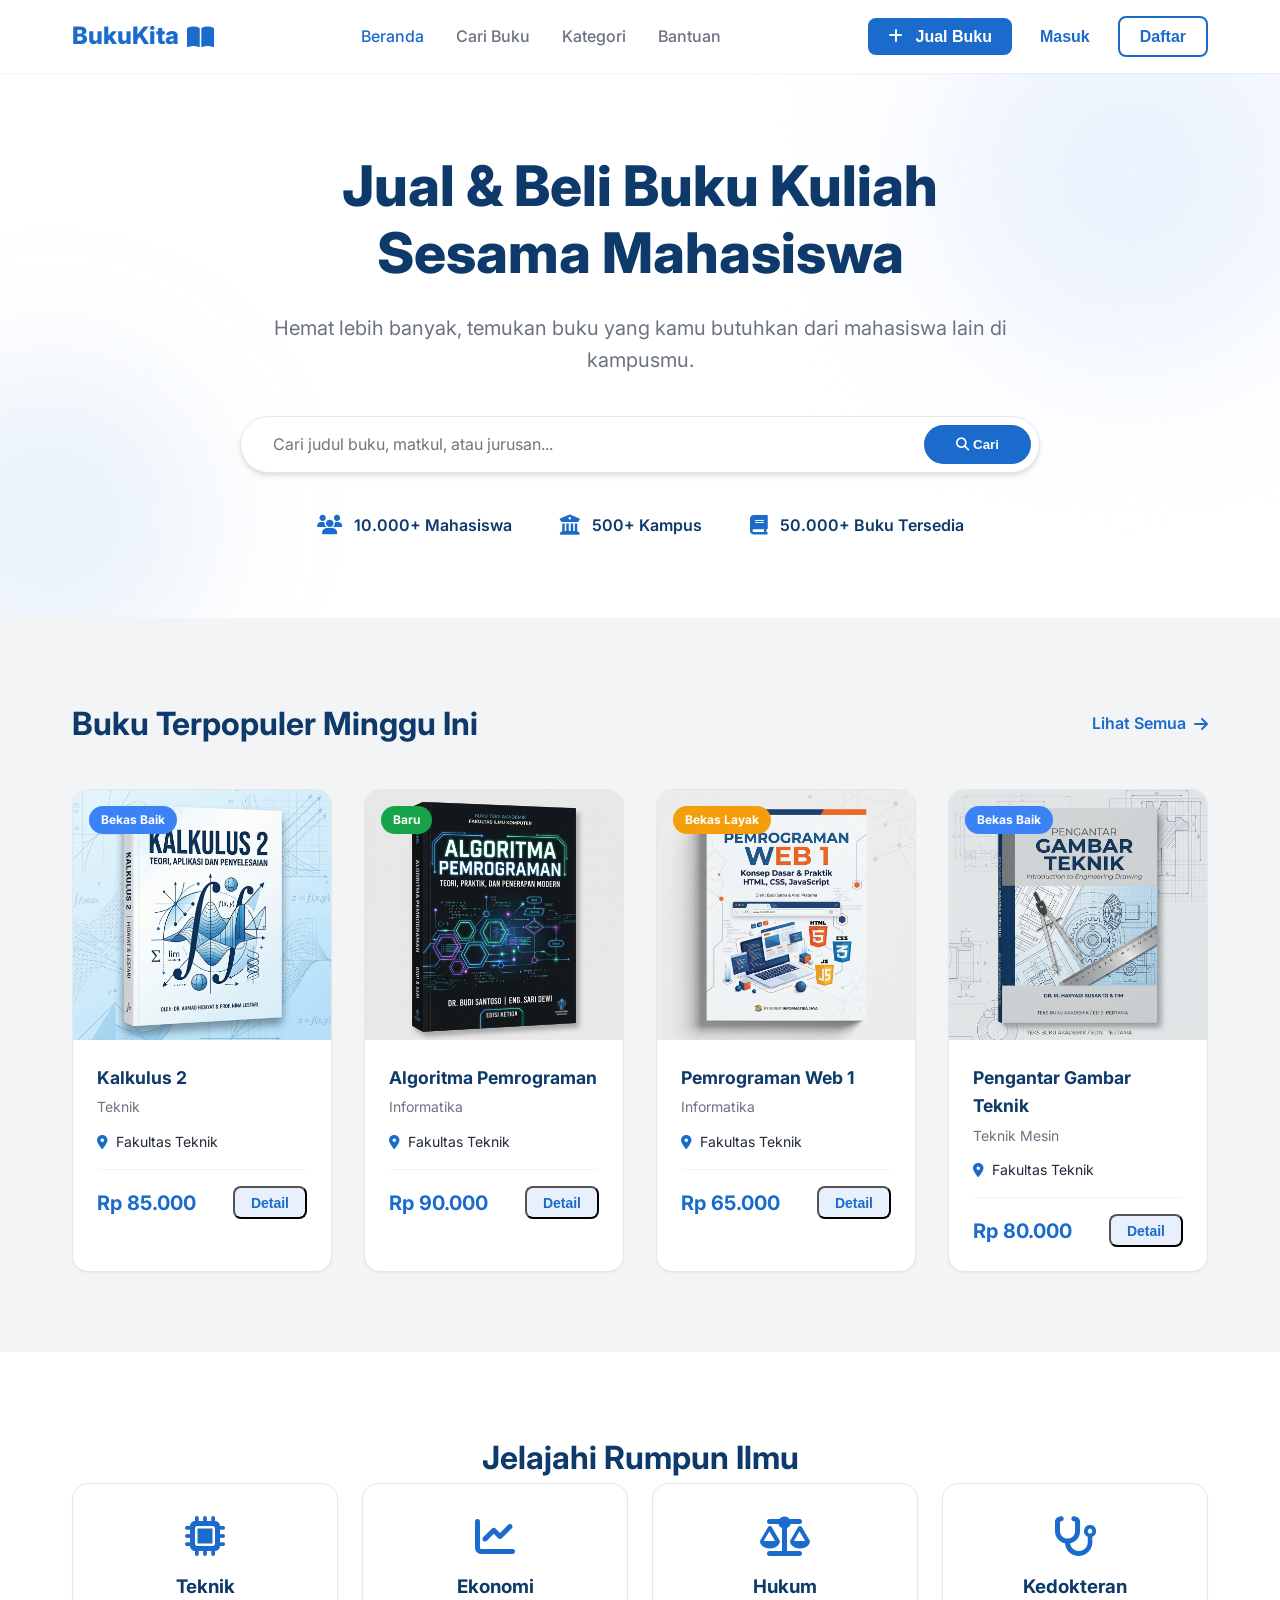
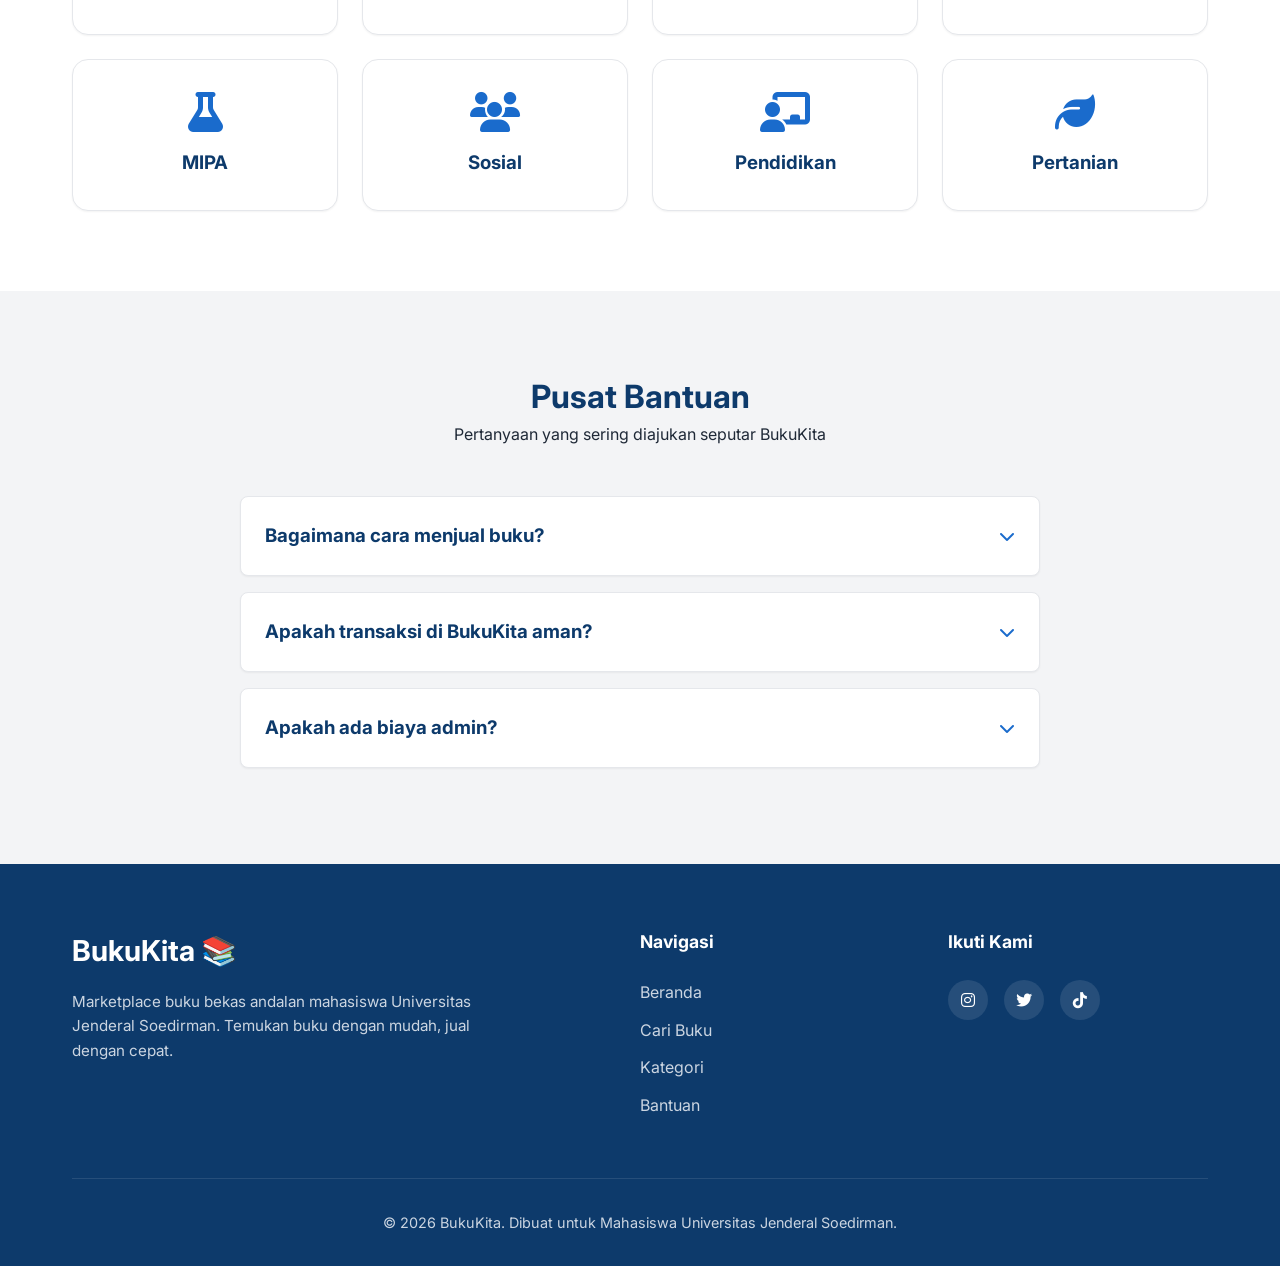
==== index.html @ b9ce6055 "first" ====
<!DOCTYPE html>
<html lang="id">

<head>
    <meta charset="UTF-8">
    <meta name="viewport" content="width=device-width, initial-scale=1.0">
    <title>BukuKita</title>
    <link rel="preconnect" href="https://fonts.googleapis.com">
    <link rel="preconnect" href="https://fonts.gstatic.com" crossorigin>
    <link href="https://fonts.googleapis.com/css2?family=Inter:wght@400;500;600;700;800&display=swap" rel="stylesheet">
    <link rel="stylesheet" href="https://cdnjs.cloudflare.com/ajax/libs/font-awesome/6.4.0/css/all.min.css">
    <link rel="stylesheet" href="style.css">
</head>

<body>
    <!-- Navbar -->
    <nav class="navbar">
        <div class="container nav-container">
            <a href="#" class="logo">BukuKita <i class="fa-solid fa-book-open"></i></a>
            <ul class="nav-links">
                <li><a href="#beranda" class="active">Beranda</a></li>
                <li><a href="#cari">Cari Buku</a></li>
                <li><a href="#kategori">Kategori</a></li>
                <li><a href="#bantuan">Bantuan</a></li>
            </ul>
            <div class="nav-buttons">
                <button class="btn btn-primary" onclick="openModal('jualModal')"><i class="fa-solid fa-plus"></i> Jual
                    Buku</button>
                <button class="btn btn-ghost" onclick="openAuthModal('login')">Masuk</button>
                <button class="btn btn-outline" onclick="openAuthModal('register')">Daftar</button>
            </div>
            <div class="mobile-menu-btn">
                <i class="fa-solid fa-bars"></i>
            </div>
        </div>
    </nav>

    <!-- Hero Section -->
    <header class="hero" id="beranda">
        <div class="hero-shapes">
            <div class="shape shape-1"></div>
            <div class="shape shape-2"></div>
        </div>
        <div class="container hero-container">
            <div class="hero-content">
                <h1>Jual & Beli Buku Kuliah Sesama Mahasiswa</h1>
                <p>Hemat lebih banyak, temukan buku yang kamu butuhkan dari mahasiswa lain di kampusmu.</p>

                <div class="search-box">
                    <input type="text" placeholder="Cari judul buku, matkul, atau jurusan...">
                    <button class="btn-search"><i class="fa-solid fa-search"></i> Cari</button>
                </div>

                <div class="trust-badges">
                    <div class="badge">
                        <i class="fa-solid fa-users"></i>
                        <span>10.000+ Mahasiswa</span>
                    </div>
                    <div class="badge">
                        <i class="fa-solid fa-university"></i>
                        <span>500+ Kampus</span>
                    </div>
                    <div class="badge">
                        <i class="fa-solid fa-book"></i>
                        <span>50.000+ Buku Tersedia</span>
                    </div>
                </div>
            </div>
        </div>
    </header>

    <!-- Featured Books -->
    <section class="featured-books" id="cari">
        <div class="container">
            <div class="section-header">
                <h2 class="section-title">Buku Terpopuler Minggu Ini</h2>
                <a href="#" class="view-all">Lihat Semua <i class="fa-solid fa-arrow-right"></i></a>
            </div>
            <div class="book-grid">
                <!-- Book Cards -->
                <div class="book-card">
                    <div class="book-cover"><img src="assets/kalkulus.png" alt="Kalkulus 2"><span class="condition-badge good">Bekas Baik</span></div>
                    <div class="book-info">
                        <h3>Kalkulus 2</h3>
                        <p class="subject">Teknik</p>
                        <p class="seller"><i class="fa-solid fa-location-dot"></i> Fakultas Teknik</p>
                        <div class="price-action">
                            <span class="price">Rp 85.000</span>
                            <button class="btn-sm">Detail</button>
                        </div>
                    </div>
                </div>
                <div class="book-card">
                    <div class="book-cover"><img src="assets/algoritma.png" alt="Algoritma Pemrograman"><span class="condition-badge new">Baru</span></div>
                    <div class="book-info">
                        <h3>Algoritma Pemrograman</h3>
                        <p class="subject">Informatika</p>
                        <p class="seller"><i class="fa-solid fa-location-dot"></i> Fakultas Teknik</p>
                        <div class="price-action">
                            <span class="price">Rp 90.000</span>
                            <button class="btn-sm">Detail</button>
                        </div>
                    </div>
                </div>
                <div class="book-card">
                    <div class="book-cover"><img src="assets/web.png" alt="Pemrograman Web 1"><span class="condition-badge fair">Bekas Layak</span></div>
                    <div class="book-info">
                        <h3>Pemrograman Web 1</h3>
                        <p class="subject">Informatika</p>
                        <p class="seller"><i class="fa-solid fa-location-dot"></i> Fakultas Teknik</p>
                        <div class="price-action">
                            <span class="price">Rp 65.000</span>
                            <button class="btn-sm">Detail</button>
                        </div>
                    </div>
                </div>
                <div class="book-card">
                    <div class="book-cover"><img src="assets/teknik.png" alt="Pengantar Gambar Teknik"><span class="condition-badge good">Bekas Baik</span></div>
                    <div class="book-info">
                        <h3>Pengantar Gambar Teknik</h3>
                        <p class="subject">Teknik Mesin</p>
                        <p class="seller"><i class="fa-solid fa-location-dot"></i> Fakultas Teknik</p>
                        <div class="price-action">
                            <span class="price">Rp 80.000</span>
                            <button class="btn-sm">Detail</button>
                        </div>
                    </div>
                </div>
            </div>
        </div>
    </section>

    <!-- Categories -->
    <section class="categories" id="kategori">
        <div class="container">
            <h2 class="section-title text-center">Jelajahi Rumpun Ilmu</h2>
            <div class="category-grid">
                <div class="category-card"><i class="fa-solid fa-microchip"></i>
                    <h3>Teknik</h3>
                </div>
                <div class="category-card"><i class="fa-solid fa-chart-line"></i>
                    <h3>Ekonomi</h3>
                </div>
                <div class="category-card"><i class="fa-solid fa-scale-balanced"></i>
                    <h3>Hukum</h3>
                </div>
                <div class="category-card"><i class="fa-solid fa-stethoscope"></i>
                    <h3>Kedokteran</h3>
                </div>
                <div class="category-card"><i class="fa-solid fa-flask"></i>
                    <h3>MIPA</h3>
                </div>
                <div class="category-card"><i class="fa-solid fa-users"></i>
                    <h3>Sosial</h3>
                </div>
                <div class="category-card"><i class="fa-solid fa-chalkboard-user"></i>
                    <h3>Pendidikan</h3>
                </div>
                <div class="category-card"><i class="fa-solid fa-leaf"></i>
                    <h3>Pertanian</h3>
                </div>
            </div>
        </div>
    </section>

    <!-- Bantuan / FAQ -->
    <section class="faq-section" id="bantuan">
        <div class="container">
            <div class="faq-container">
                <div class="faq-header">
                    <h2 class="section-title">Pusat Bantuan</h2>
                    <p>Pertanyaan yang sering diajukan seputar BukuKita</p>
                </div>
                <div class="faq-list">
                    <div class="faq-item">
                        <div class="faq-question">
                            <h3>Bagaimana cara menjual buku?</h3>
                            <i class="fa-solid fa-chevron-down"></i>
                        </div>
                        <div class="faq-answer">
                            <p>Klik tombol "Jual Buku" di menu navigasi atas. Isi detail buku seperti judul, foto,
                                kondisi, dan harga. Buku Anda akan langsung tayang dan bisa dilihat oleh mahasiswa lain.
                            </p>
                        </div>
                    </div>
                    <div class="faq-item">
                        <div class="faq-question">
                            <h3>Apakah transaksi di BukuKita aman?</h3>
                            <i class="fa-solid fa-chevron-down"></i>
                        </div>
                        <div class="faq-answer">
                            <p>Sangat aman! Kami merekomendasikan metode COD (Cash on Delivery) di area kampus untuk
                                memastikan Anda menerima buku sesuai deskripsi sebelum membayar.</p>
                        </div>
                    </div>
                    <div class="faq-item">
                        <div class="faq-question">
                            <h3>Apakah ada biaya admin?</h3>
                            <i class="fa-solid fa-chevron-down"></i>
                        </div>
                        <div class="faq-answer">
                            <p>Tidak ada! BukuKita 100% gratis digunakan oleh mahasiswa untuk menjual dan membeli buku
                                tanpa potongan biaya admin apapun.</p>
                        </div>
                    </div>
                </div>
            </div>
        </div>
    </section>

    <!-- Footer -->
    <footer class="footer">
        <div class="container">
            <div class="footer-grid">
                <div class="footer-brand">
                    <h2>BukuKita 📚</h2>
                    <p>Marketplace buku bekas andalan mahasiswa Universitas Jenderal Soedirman. Temukan buku dengan
                        mudah, jual dengan cepat.</p>
                </div>
                <div class="footer-links">
                    <h3>Navigasi</h3>
                    <ul>
                        <li><a href="#beranda">Beranda</a></li>
                        <li><a href="#cari">Cari Buku</a></li>
                        <li><a href="#kategori">Kategori</a></li>
                        <li><a href="#bantuan">Bantuan</a></li>
                    </ul>
                </div>
                <div class="footer-social">
                    <h3>Ikuti Kami</h3>
                    <div class="social-icons">
                        <a href="#"><i class="fa-brands fa-instagram"></i></a>
                        <a href="#"><i class="fa-brands fa-twitter"></i></a>
                        <a href="#"><i class="fa-brands fa-tiktok"></i></a>
                    </div>
                </div>
            </div>
            <div class="footer-bottom">
                <p>&copy; 2026 BukuKita. Dibuat untuk Mahasiswa Universitas Jenderal Soedirman.</p>
            </div>
        </div>
    </footer>

    <!-- MODALS -->

    <!-- Auth Modal (Login / Register) -->
    <div class="modal-overlay" id="authModal">
        <div class="modal-content auth-modal">
            <span class="close-modal" onclick="closeModal('authModal')"><i class="fa-solid fa-xmark"></i></span>

            <div class="auth-tabs">
                <button class="auth-tab active" onclick="switchAuthTab('login')" id="tab-login">Masuk</button>
                <button class="auth-tab" onclick="switchAuthTab('register')" id="tab-register">Daftar</button>
            </div>

            <!-- Login Form -->
            <form class="auth-form" id="form-login">
                <div class="form-group">
                    <label>Email Kampus / Pribadi</label>
                    <input type="email" placeholder="contoh@kampus.ac.id" required>
                </div>
                <div class="form-group">
                    <label>Kata Sandi</label>
                    <input type="password" placeholder="••••••••" required>
                </div>
                <div class="form-options">
                    <label class="remember-me">
                        <input type="checkbox"> Ingat saya
                    </label>
                    <a href="#" class="forgot-password">Lupa sandi?</a>
                </div>
                <button type="submit" class="btn btn-primary btn-full">Masuk ke BukuKita</button>
            </form>

            <!-- Register Form -->
            <form class="auth-form hidden" id="form-register">
                <div class="form-group">
                    <label>Nama Lengkap</label>
                    <input type="text" placeholder="Nama sesuai KTM" required>
                </div>
                <div class="form-group">
                    <label>Universitas</label>
                    <input type="text" placeholder="Nama Kampus" required>
                </div>
                <div class="form-group">
                    <label>Email</label>
                    <input type="email" placeholder="Email aktif" required>
                </div>
                <div class="form-group">
                    <label>Kata Sandi</label>
                    <input type="password" placeholder="Buat kata sandi" required>
                </div>
                <button type="submit" class="btn btn-primary btn-full">Daftar Akun Baru</button>
            </form>
        </div>
    </div>

    <!-- Jual Buku Modal -->
    <div class="modal-overlay" id="jualModal">
        <div class="modal-content jual-modal">
            <span class="close-modal" onclick="closeModal('jualModal')"><i class="fa-solid fa-xmark"></i></span>

            <div class="modal-header">
                <h2>Jual Buku Kuliahmu</h2>
                <p>Isi detail buku di bawah ini agar mudah ditemukan pembeli.</p>
            </div>

            <form class="jual-form">
                <!-- Image Upload -->
                <div class="image-upload-box">
                    <i class="fa-solid fa-cloud-arrow-up"></i>
                    <p><strong>Klik untuk upload</strong> atau drag and drop</p>
                    <p class="text-sm">PNG, JPG up to 5MB</p>
                </div>

                <div class="form-row">
                    <div class="form-group half">
                        <label>Judul Buku</label>
                        <input type="text" placeholder="Contoh: Kalkulus Edisi 9" required>
                    </div>
                    <div class="form-group half">
                        <label>Rumpun Ilmu</label>
                        <select required>
                            <option value="" disabled selected>Pilih kategori...</option>
                            <option>Teknik</option>
                            <option>Ekonomi / Bisnis</option>
                            <option>Hukum</option>
                            <option>Kedokteran / Kesehatan</option>
                            <option>Sosial / Politik</option>
                            <option>Lainnya</option>
                        </select>
                    </div>
                </div>

                <div class="form-group">
                    <label>Kondisi Buku</label>
                    <div class="condition-options">
                        <label class="condition-radio">
                            <input type="radio" name="kondisi" value="baru" checked>
                            <span class="radio-btn new">Baru</span>
                        </label>
                        <label class="condition-radio">
                            <input type="radio" name="kondisi" value="baik">
                            <span class="radio-btn good">Bekas Baik</span>
                        </label>
                        <label class="condition-radio">
                            <input type="radio" name="kondisi" value="layak">
                            <span class="radio-btn fair">Bekas Layak</span>
                        </label>
                    </div>
                </div>

                <div class="form-group">
                    <label>Harga Jual (Rp)</label>
                    <input type="number" placeholder="Contoh: 85000" required>
                </div>

                <div class="form-group">
                    <label>Catatan Tambahan (Opsional)</label>
                    <textarea placeholder="Contoh: Ada sedikit coretan stabilo di bab 1-3..." rows="3"></textarea>
                </div>

                <button type="button" class="btn btn-primary btn-full btn-lg"
                    onclick="alert('Buku berhasil diposting!')">Posting Buku Sekarang</button>
            </form>
        </div>
    </div>

    <script src="script.js"></script>
</body>

</html>
---- style.css ----
/* CSS Variables */
:root {
    --primary-blue: #1A6BCC;
    --primary-hover: #1555a3;
    --light-blue: #E8F0FE;
    --dark-blue: #0D3A6B;
    --white: #FFFFFF;
    --gray-light: #F3F4F6;
    --gray-border: #E5E7EB;
    --gray-text: #6B7280;
    --text-dark: #1F2937;
    --success: #16A34A;
    --warning: #F59E0B;
    --info: #3B82F6;
    --shadow-sm: 0 1px 2px 0 rgba(0, 0, 0, 0.05);
    --shadow-md: 0 4px 6px -1px rgba(0, 0, 0, 0.1), 0 2px 4px -1px rgba(0, 0, 0, 0.06);
    --shadow-lg: 0 10px 15px -3px rgba(0, 0, 0, 0.1), 0 4px 6px -2px rgba(0, 0, 0, 0.05);
    --shadow-modal: 0 25px 50px -12px rgba(0, 0, 0, 0.25);
    --radius-md: 0.5rem;
    --radius-lg: 1rem;
    --radius-full: 9999px;
    --transition: all 0.3s ease;
}

/* Reset & Base Styles */
* {
    margin: 0;
    padding: 0;
    box-sizing: border-box;
}

body {
    font-family: 'Inter', sans-serif;
    color: var(--text-dark);
    line-height: 1.6;
    background-color: var(--white);
    overflow-x: hidden;
}

/* Add scrolling class for body */
body.modal-open {
    overflow: hidden;
}

a {
    text-decoration: none;
    color: inherit;
    transition: var(--transition);
}

ul {
    list-style: none;
}

.container {
    max-width: 1200px;
    margin: 0 auto;
    padding: 0 2rem;
}

.text-center {
    text-align: center;
}

.section-header {
    display: flex;
    justify-content: space-between;
    align-items: center;
    margin-bottom: 2.5rem;
}

.section-title {
    font-size: 2rem;
    color: var(--dark-blue);
    font-weight: 700;
}

.view-all {
    color: var(--primary-blue);
    font-weight: 600;
    display: flex;
    align-items: center;
    gap: 0.5rem;
}

.view-all:hover {
    color: var(--primary-hover);
    transform: translateX(5px);
}

/* Buttons */
.btn {
    display: inline-block;
    padding: 0.6rem 1.25rem;
    border-radius: var(--radius-md);
    font-weight: 600;
    cursor: pointer;
    transition: var(--transition);
    border: none;
    text-align: center;
    font-size: 1rem;
}

.btn i { margin-right: 0.5rem; }

.btn-primary {
    background-color: var(--primary-blue);
    color: var(--white);
}

.btn-primary:hover {
    background-color: var(--primary-hover);
    transform: translateY(-2px);
    box-shadow: var(--shadow-md);
}

.btn-outline {
    background-color: transparent;
    color: var(--primary-blue);
    border: 2px solid var(--primary-blue);
}

.btn-outline:hover {
    background-color: var(--light-blue);
}

.btn-ghost {
    background-color: transparent;
    color: var(--primary-blue);
}

.btn-ghost:hover {
    background-color: var(--light-blue);
}

.btn-lg {
    padding: 0.8rem 2rem;
    font-size: 1.1rem;
}

.btn-sm {
    padding: 0.4rem 1rem;
    font-size: 0.875rem;
    background-color: var(--light-blue);
    color: var(--primary-blue);
    border-radius: var(--radius-md);
    font-weight: 600;
}

.btn-sm:hover {
    background-color: var(--primary-blue);
    color: var(--white);
}

.btn-full {
    width: 100%;
}

/* Navbar */
.navbar {
    background-color: var(--white);
    box-shadow: var(--shadow-sm);
    position: sticky;
    top: 0;
    z-index: 100;
    padding: 1rem 0;
    transition: var(--transition);
}

.nav-container {
    display: flex;
    justify-content: space-between;
    align-items: center;
}

.logo {
    font-size: 1.5rem;
    font-weight: 800;
    color: var(--primary-blue);
    display: flex;
    align-items: center;
    gap: 0.5rem;
}

.nav-links {
    display: flex;
    gap: 2rem;
}

.nav-links a {
    font-weight: 500;
    color: var(--gray-text);
}

.nav-links a:hover, .nav-links a.active {
    color: var(--primary-blue);
}

.nav-buttons {
    display: flex;
    gap: 0.5rem;
    align-items: center;
}

.mobile-menu-btn {
    display: none;
    font-size: 1.5rem;
    color: var(--primary-blue);
    cursor: pointer;
}

/* Hero Section */
.hero {
    padding: 5rem 0;
    position: relative;
    overflow: hidden;
    background-color: var(--white);
}

.hero-shapes .shape {
    position: absolute;
    border-radius: var(--radius-full);
    z-index: 0;
    filter: blur(80px);
}

.shape-1 {
    width: 400px;
    height: 400px;
    background-color: rgba(232, 240, 254, 0.8);
    top: -100px;
    right: -50px;
}

.shape-2 {
    width: 300px;
    height: 300px;
    background-color: rgba(26, 107, 204, 0.1);
    bottom: -50px;
    left: -100px;
}

.hero-container {
    position: relative;
    z-index: 1;
}

.hero-content {
    max-width: 800px;
    margin: 0 auto;
    text-align: center;
}

.hero h1 {
    font-size: 3.5rem;
    color: var(--dark-blue);
    line-height: 1.2;
    margin-bottom: 1.5rem;
    font-weight: 800;
}

.hero p {
    font-size: 1.25rem;
    color: var(--gray-text);
    margin-bottom: 2.5rem;
}

.search-box {
    display: flex;
    background-color: var(--white);
    border: 1px solid var(--gray-border);
    border-radius: var(--radius-full);
    padding: 0.5rem;
    box-shadow: var(--shadow-md);
    margin-bottom: 2.5rem;
    transition: var(--transition);
}

.search-box:focus-within {
    border-color: var(--primary-blue);
    box-shadow: 0 0 0 3px rgba(26, 107, 204, 0.2);
}

.search-box input {
    flex: 1;
    border: none;
    padding: 0.5rem 1.5rem;
    font-size: 1rem;
    font-family: inherit;
    outline: none;
    border-radius: var(--radius-full);
}

.btn-search {
    background-color: var(--primary-blue);
    color: var(--white);
    border: none;
    padding: 0.75rem 2rem;
    border-radius: var(--radius-full);
    font-weight: 600;
    cursor: pointer;
    transition: var(--transition);
}

.btn-search:hover {
    background-color: var(--primary-hover);
}

.trust-badges {
    display: flex;
    justify-content: center;
    gap: 3rem;
    flex-wrap: wrap;
}

.badge {
    display: flex;
    align-items: center;
    gap: 0.75rem;
    color: var(--dark-blue);
    font-weight: 600;
}

.badge i {
    color: var(--primary-blue);
    font-size: 1.25rem;
}

/* Featured Books */
.featured-books {
    padding: 5rem 0;
    background-color: var(--gray-light);
}

.book-grid {
    display: grid;
    grid-template-columns: repeat(auto-fill, minmax(260px, 1fr));
    gap: 2rem;
}

.book-card {
    background-color: var(--white);
    border-radius: var(--radius-lg);
    overflow: hidden;
    box-shadow: var(--shadow-sm);
    transition: var(--transition);
    border: 1px solid var(--gray-border);
}

.book-card:hover {
    transform: translateY(-5px);
    box-shadow: var(--shadow-lg);
}

.book-cover {
    height: 250px;
    position: relative;
    display: flex;
    align-items: flex-start;
    padding: 1rem;
    overflow: hidden;
}

.book-cover img {
    position: absolute;
    top: 0;
    left: 0;
    width: 100%;
    height: 100%;
    object-fit: cover;
    z-index: 0;
}

.gradient-1 { background: linear-gradient(135deg, #f6d365 0%, #fda085 100%); }
.gradient-2 { background: linear-gradient(135deg, #84fab0 0%, #8fd3f4 100%); }
.gradient-3 { background: linear-gradient(135deg, #a18cd1 0%, #fbc2eb 100%); }
.gradient-4 { background: linear-gradient(135deg, #ff9a9e 0%, #fecfef 99%, #fecfef 100%); }

.condition-badge {
    position: relative;
    z-index: 1;
    padding: 0.25rem 0.75rem;
    border-radius: var(--radius-full);
    font-size: 0.75rem;
    font-weight: 700;
    color: var(--white);
}

.condition-badge.good { background-color: var(--info); }
.condition-badge.new { background-color: var(--success); }
.condition-badge.fair { background-color: var(--warning); }

.book-info {
    padding: 1.5rem;
}

.book-info h3 {
    font-size: 1.1rem;
    color: var(--dark-blue);
    margin-bottom: 0.25rem;
}

.subject {
    font-size: 0.875rem;
    color: var(--gray-text);
    margin-bottom: 0.75rem;
}

.seller {
    font-size: 0.875rem;
    color: var(--text-dark);
    margin-bottom: 1rem;
    display: flex;
    align-items: center;
    gap: 0.5rem;
}

.seller i {
    color: var(--primary-blue);
}

.price-action {
    display: flex;
    justify-content: space-between;
    align-items: center;
    border-top: 1px solid var(--gray-light);
    padding-top: 1rem;
}

.price {
    font-weight: 700;
    color: var(--primary-blue);
    font-size: 1.25rem;
}

/* Categories */
.categories {
    padding: 5rem 0;
    background-color: var(--white);
}

.category-grid {
    display: grid;
    grid-template-columns: repeat(auto-fill, minmax(250px, 1fr));
    gap: 1.5rem;
}

.category-card {
    background-color: var(--white);
    padding: 2rem;
    border-radius: var(--radius-lg);
    text-align: center;
    cursor: pointer;
    transition: var(--transition);
    box-shadow: var(--shadow-sm);
    border: 1px solid var(--gray-border);
}

.category-card i {
    font-size: 2.5rem;
    color: var(--primary-blue);
    margin-bottom: 1rem;
    transition: var(--transition);
}

.category-card h3 {
    color: var(--dark-blue);
}

.category-card:hover {
    background-color: var(--primary-blue);
    transform: translateY(-5px);
    box-shadow: var(--shadow-lg);
}

.category-card:hover i,
.category-card:hover h3 {
    color: var(--white);
}

/* FAQ / Bantuan Section */
.faq-section {
    padding: 5rem 0;
    background-color: var(--gray-light);
}

.faq-container {
    max-width: 800px;
    margin: 0 auto;
}

.faq-header {
    text-align: center;
    margin-bottom: 3rem;
}

.faq-item {
    background-color: var(--white);
    border-radius: var(--radius-md);
    margin-bottom: 1rem;
    box-shadow: var(--shadow-sm);
    border: 1px solid var(--gray-border);
    overflow: hidden;
}

.faq-question {
    padding: 1.5rem;
    display: flex;
    justify-content: space-between;
    align-items: center;
    cursor: pointer;
    font-weight: 600;
    color: var(--dark-blue);
    transition: var(--transition);
}

.faq-question:hover {
    background-color: var(--light-blue);
}

.faq-question i {
    color: var(--primary-blue);
    transition: transform 0.3s ease;
}

.faq-item.active .faq-question i {
    transform: rotate(180deg);
}

.faq-answer {
    padding: 0 1.5rem;
    max-height: 0;
    overflow: hidden;
    transition: max-height 0.3s ease, padding 0.3s ease;
    color: var(--gray-text);
}

.faq-item.active .faq-answer {
    padding: 0 1.5rem 1.5rem;
    max-height: 200px;
}

/* Footer */
.footer {
    background-color: var(--dark-blue);
    color: var(--white);
    padding: 4rem 0 2rem;
}

.footer-grid {
    display: grid;
    grid-template-columns: 2fr 1fr 1fr;
    gap: 3rem;
    margin-bottom: 3rem;
}

.footer-brand h2 {
    font-size: 1.8rem;
    margin-bottom: 1rem;
}

.footer-brand p {
    color: #cbd5e1;
    font-size: 0.95rem;
    max-width: 400px;
}

.footer-links h3, .footer-social h3 {
    font-size: 1.1rem;
    margin-bottom: 1.5rem;
    color: var(--white);
}

.footer-links ul li {
    margin-bottom: 0.75rem;
}

.footer-links ul li a {
    color: #cbd5e1;
}

.footer-links ul li a:hover {
    color: var(--white);
    padding-left: 5px;
}

.social-icons {
    display: flex;
    gap: 1rem;
}

.social-icons a {
    display: flex;
    align-items: center;
    justify-content: center;
    width: 40px;
    height: 40px;
    background-color: rgba(255, 255, 255, 0.1);
    border-radius: 50%;
    color: var(--white);
}

.social-icons a:hover {
    background-color: var(--primary-blue);
    transform: translateY(-3px);
}

.footer-bottom {
    text-align: center;
    padding-top: 2rem;
    border-top: 1px solid rgba(255, 255, 255, 0.1);
    color: #cbd5e1;
    font-size: 0.9rem;
}

/* ==================================
   MODAL STYLES (New Stitch Designs)
   ================================== */
.modal-overlay {
    position: fixed;
    top: 0;
    left: 0;
    width: 100%;
    height: 100%;
    background-color: rgba(13, 58, 107, 0.6);
    backdrop-filter: blur(4px);
    z-index: 1000;
    display: flex;
    align-items: center;
    justify-content: center;
    opacity: 0;
    visibility: hidden;
    transition: var(--transition);
}

.modal-overlay.active {
    opacity: 1;
    visibility: visible;
}

.modal-content {
    background-color: var(--white);
    border-radius: var(--radius-lg);
    width: 90%;
    max-height: 90vh;
    overflow-y: auto;
    position: relative;
    box-shadow: var(--shadow-modal);
    transform: translateY(20px) scale(0.95);
    transition: transform 0.3s cubic-bezier(0.175, 0.885, 0.32, 1.275);
}

.modal-overlay.active .modal-content {
    transform: translateY(0) scale(1);
}

.close-modal {
    position: absolute;
    top: 1.5rem;
    right: 1.5rem;
    font-size: 1.5rem;
    color: var(--gray-text);
    cursor: pointer;
    transition: var(--transition);
    z-index: 10;
}

.close-modal:hover {
    color: var(--dark-blue);
    transform: rotate(90deg);
}

/* Auth Modal Specifics */
.auth-modal {
    max-width: 450px;
    padding: 2.5rem;
}

.auth-tabs {
    display: flex;
    margin-bottom: 2rem;
    border-bottom: 2px solid var(--gray-light);
}

.auth-tab {
    flex: 1;
    background: none;
    border: none;
    padding: 1rem 0;
    font-size: 1.1rem;
    font-weight: 600;
    color: var(--gray-text);
    cursor: pointer;
    transition: var(--transition);
    position: relative;
}

.auth-tab.active {
    color: var(--primary-blue);
}

.auth-tab.active::after {
    content: '';
    position: absolute;
    bottom: -2px;
    left: 0;
    width: 100%;
    height: 2px;
    background-color: var(--primary-blue);
}

.form-group {
    margin-bottom: 1.25rem;
}

.form-group label {
    display: block;
    font-weight: 500;
    margin-bottom: 0.5rem;
    color: var(--text-dark);
}

.form-group input, .form-group select, .form-group textarea {
    width: 100%;
    padding: 0.75rem 1rem;
    border: 1px solid var(--gray-border);
    border-radius: var(--radius-md);
    font-family: inherit;
    font-size: 1rem;
    transition: var(--transition);
}

.form-group input:focus, .form-group select:focus, .form-group textarea:focus {
    outline: none;
    border-color: var(--primary-blue);
    box-shadow: 0 0 0 3px rgba(26, 107, 204, 0.1);
}

.form-options {
    display: flex;
    justify-content: space-between;
    align-items: center;
    margin-bottom: 1.5rem;
    font-size: 0.9rem;
}

.remember-me {
    display: flex;
    align-items: center;
    gap: 0.5rem;
    color: var(--gray-text);
}

.forgot-password {
    color: var(--primary-blue);
    font-weight: 500;
}

.forgot-password:hover {
    text-decoration: underline;
}

.hidden {
    display: none;
}

/* Jual Buku Modal Specifics */
.jual-modal {
    max-width: 650px;
    padding: 2.5rem;
}

.modal-header {
    margin-bottom: 2rem;
}

.modal-header h2 {
    color: var(--dark-blue);
    font-size: 1.8rem;
}

.modal-header p {
    color: var(--gray-text);
}

.image-upload-box {
    border: 2px dashed var(--primary-blue);
    border-radius: var(--radius-lg);
    padding: 2rem;
    text-align: center;
    background-color: var(--light-blue);
    margin-bottom: 1.5rem;
    cursor: pointer;
    transition: var(--transition);
}

.image-upload-box:hover {
    background-color: #d1e2fc;
}

.image-upload-box i {
    font-size: 2.5rem;
    color: var(--primary-blue);
    margin-bottom: 1rem;
}

.image-upload-box p {
    color: var(--dark-blue);
}

.text-sm {
    font-size: 0.85rem;
    color: var(--gray-text) !important;
    margin-top: 0.5rem;
}

.form-row {
    display: flex;
    gap: 1.5rem;
}

.half {
    flex: 1;
}

.condition-options {
    display: flex;
    gap: 1rem;
}

.condition-radio {
    flex: 1;
    position: relative;
    cursor: pointer;
}

.condition-radio input {
    position: absolute;
    opacity: 0;
    cursor: pointer;
}

.radio-btn {
    display: block;
    text-align: center;
    padding: 0.75rem;
    border: 1px solid var(--gray-border);
    border-radius: var(--radius-md);
    font-weight: 500;
    transition: var(--transition);
}

.condition-radio input:checked ~ .radio-btn.new {
    background-color: var(--success);
    color: var(--white);
    border-color: var(--success);
}
.condition-radio input:checked ~ .radio-btn.good {
    background-color: var(--info);
    color: var(--white);
    border-color: var(--info);
}
.condition-radio input:checked ~ .radio-btn.fair {
    background-color: var(--warning);
    color: var(--white);
    border-color: var(--warning);
}

/* Responsive Design */
@media (max-width: 992px) {
    .hero h1 { font-size: 2.8rem; }
}

@media (max-width: 768px) {
    .nav-links, .nav-buttons { display: none; }
    .mobile-menu-btn { display: block; }
    .hero { padding: 4rem 0; }
    .hero h1 { font-size: 2.2rem; }
    .form-row { flex-direction: column; gap: 0; }
    .condition-options { flex-direction: column; gap: 0.5rem; }
    .footer-grid { grid-template-columns: 1fr; gap: 2rem; }
}
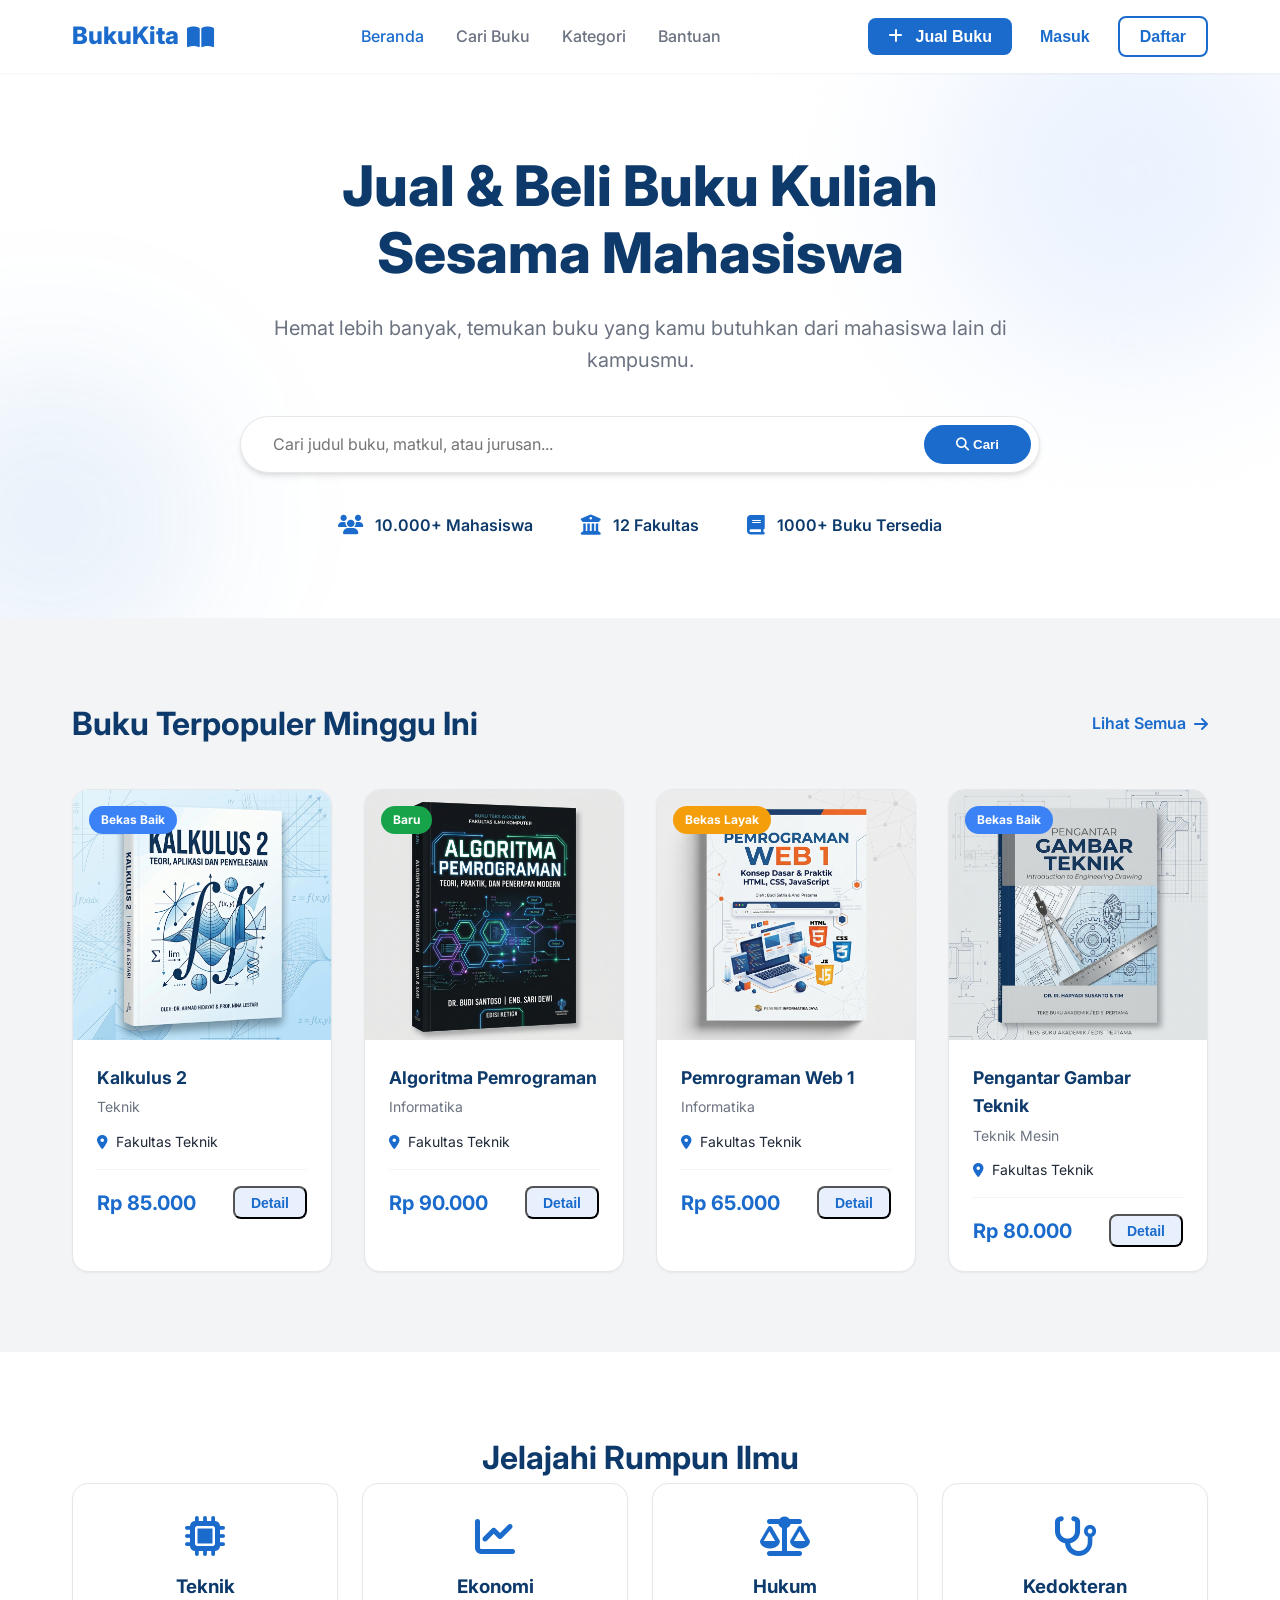
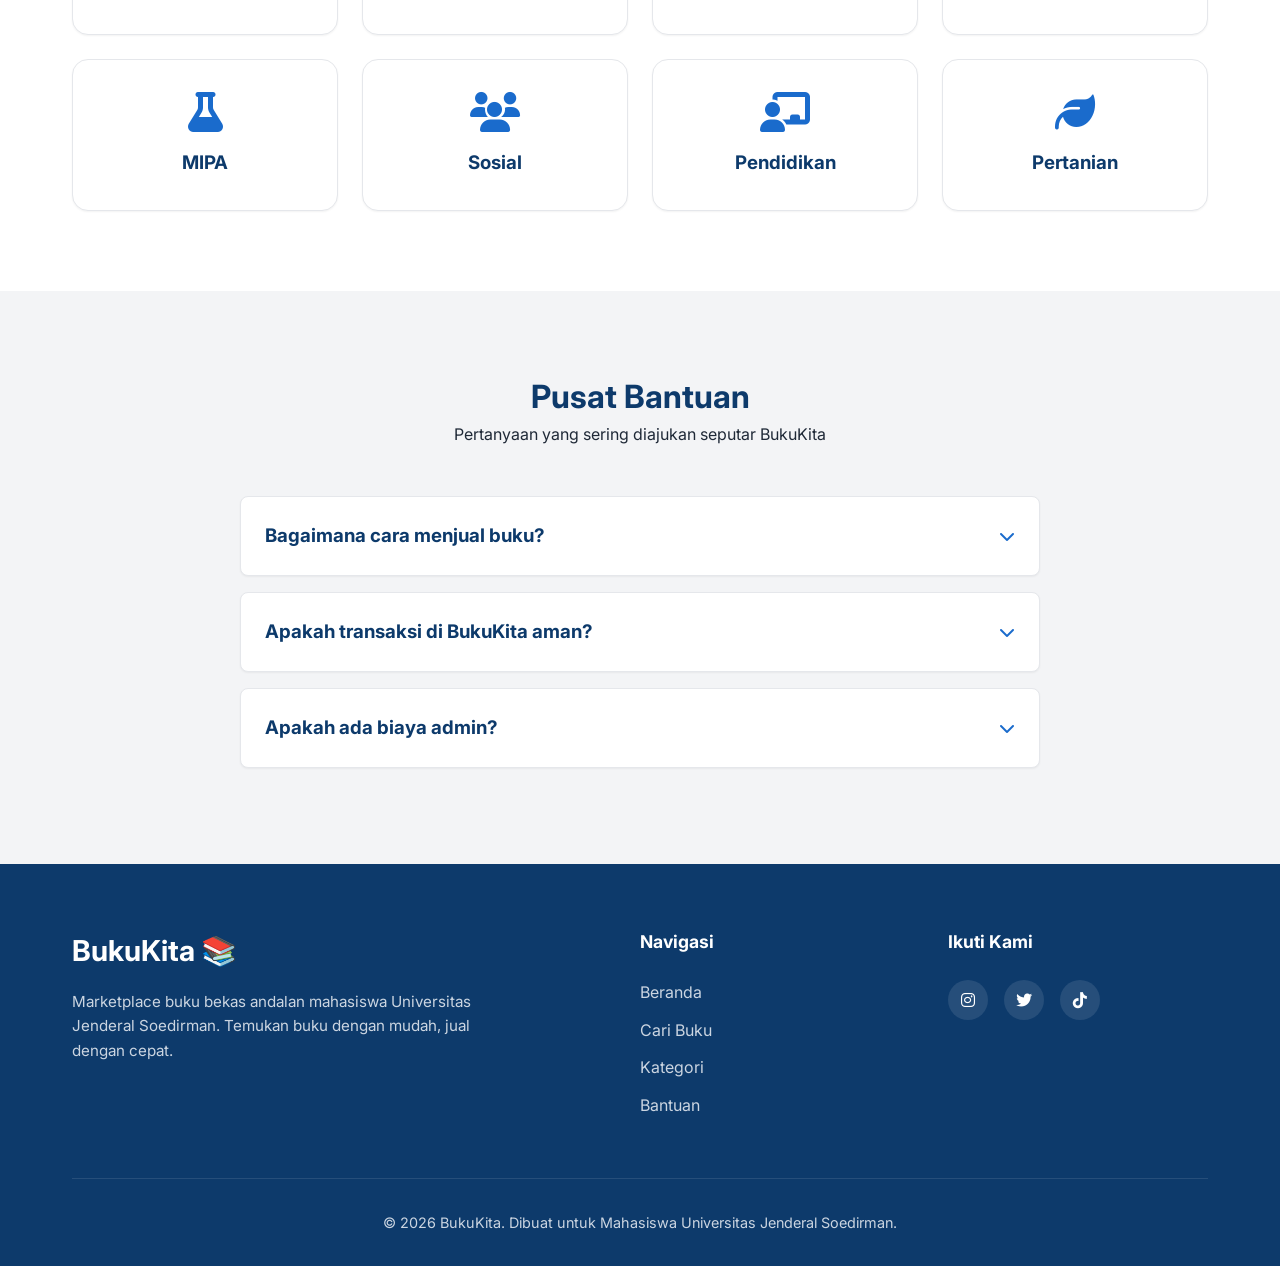
==== commit 32b82aa7: "update index" ====
--- a/index.html
+++ b/index.html
@@ -58,11 +58,11 @@
                     </div>
                     <div class="badge">
                         <i class="fa-solid fa-university"></i>
-                        <span>500+ Kampus</span>
+                        <span>12 Fakultas</span>
                     </div>
                     <div class="badge">
                         <i class="fa-solid fa-book"></i>
-                        <span>50.000+ Buku Tersedia</span>
+                        <span>1000+ Buku Tersedia</span>
                     </div>
                 </div>
             </div>
@@ -79,7 +79,8 @@
             <div class="book-grid">
                 <!-- Book Cards -->
                 <div class="book-card">
-                    <div class="book-cover"><img src="assets/kalkulus.png" alt="Kalkulus 2"><span class="condition-badge good">Bekas Baik</span></div>
+                    <div class="book-cover"><img src="assets/kalkulus.png" alt="Kalkulus 2"><span
+                            class="condition-badge good">Bekas Baik</span></div>
                     <div class="book-info">
                         <h3>Kalkulus 2</h3>
                         <p class="subject">Teknik</p>
@@ -91,7 +92,8 @@
                     </div>
                 </div>
                 <div class="book-card">
-                    <div class="book-cover"><img src="assets/algoritma.png" alt="Algoritma Pemrograman"><span class="condition-badge new">Baru</span></div>
+                    <div class="book-cover"><img src="assets/algoritma.png" alt="Algoritma Pemrograman"><span
+                            class="condition-badge new">Baru</span></div>
                     <div class="book-info">
                         <h3>Algoritma Pemrograman</h3>
                         <p class="subject">Informatika</p>
@@ -103,7 +105,8 @@
                     </div>
                 </div>
                 <div class="book-card">
-                    <div class="book-cover"><img src="assets/web.png" alt="Pemrograman Web 1"><span class="condition-badge fair">Bekas Layak</span></div>
+                    <div class="book-cover"><img src="assets/web.png" alt="Pemrograman Web 1"><span
+                            class="condition-badge fair">Bekas Layak</span></div>
                     <div class="book-info">
                         <h3>Pemrograman Web 1</h3>
                         <p class="subject">Informatika</p>
@@ -115,7 +118,8 @@
                     </div>
                 </div>
                 <div class="book-card">
-                    <div class="book-cover"><img src="assets/teknik.png" alt="Pengantar Gambar Teknik"><span class="condition-badge good">Bekas Baik</span></div>
+                    <div class="book-cover"><img src="assets/teknik.png" alt="Pengantar Gambar Teknik"><span
+                            class="condition-badge good">Bekas Baik</span></div>
                     <div class="book-info">
                         <h3>Pengantar Gambar Teknik</h3>
                         <p class="subject">Teknik Mesin</p>
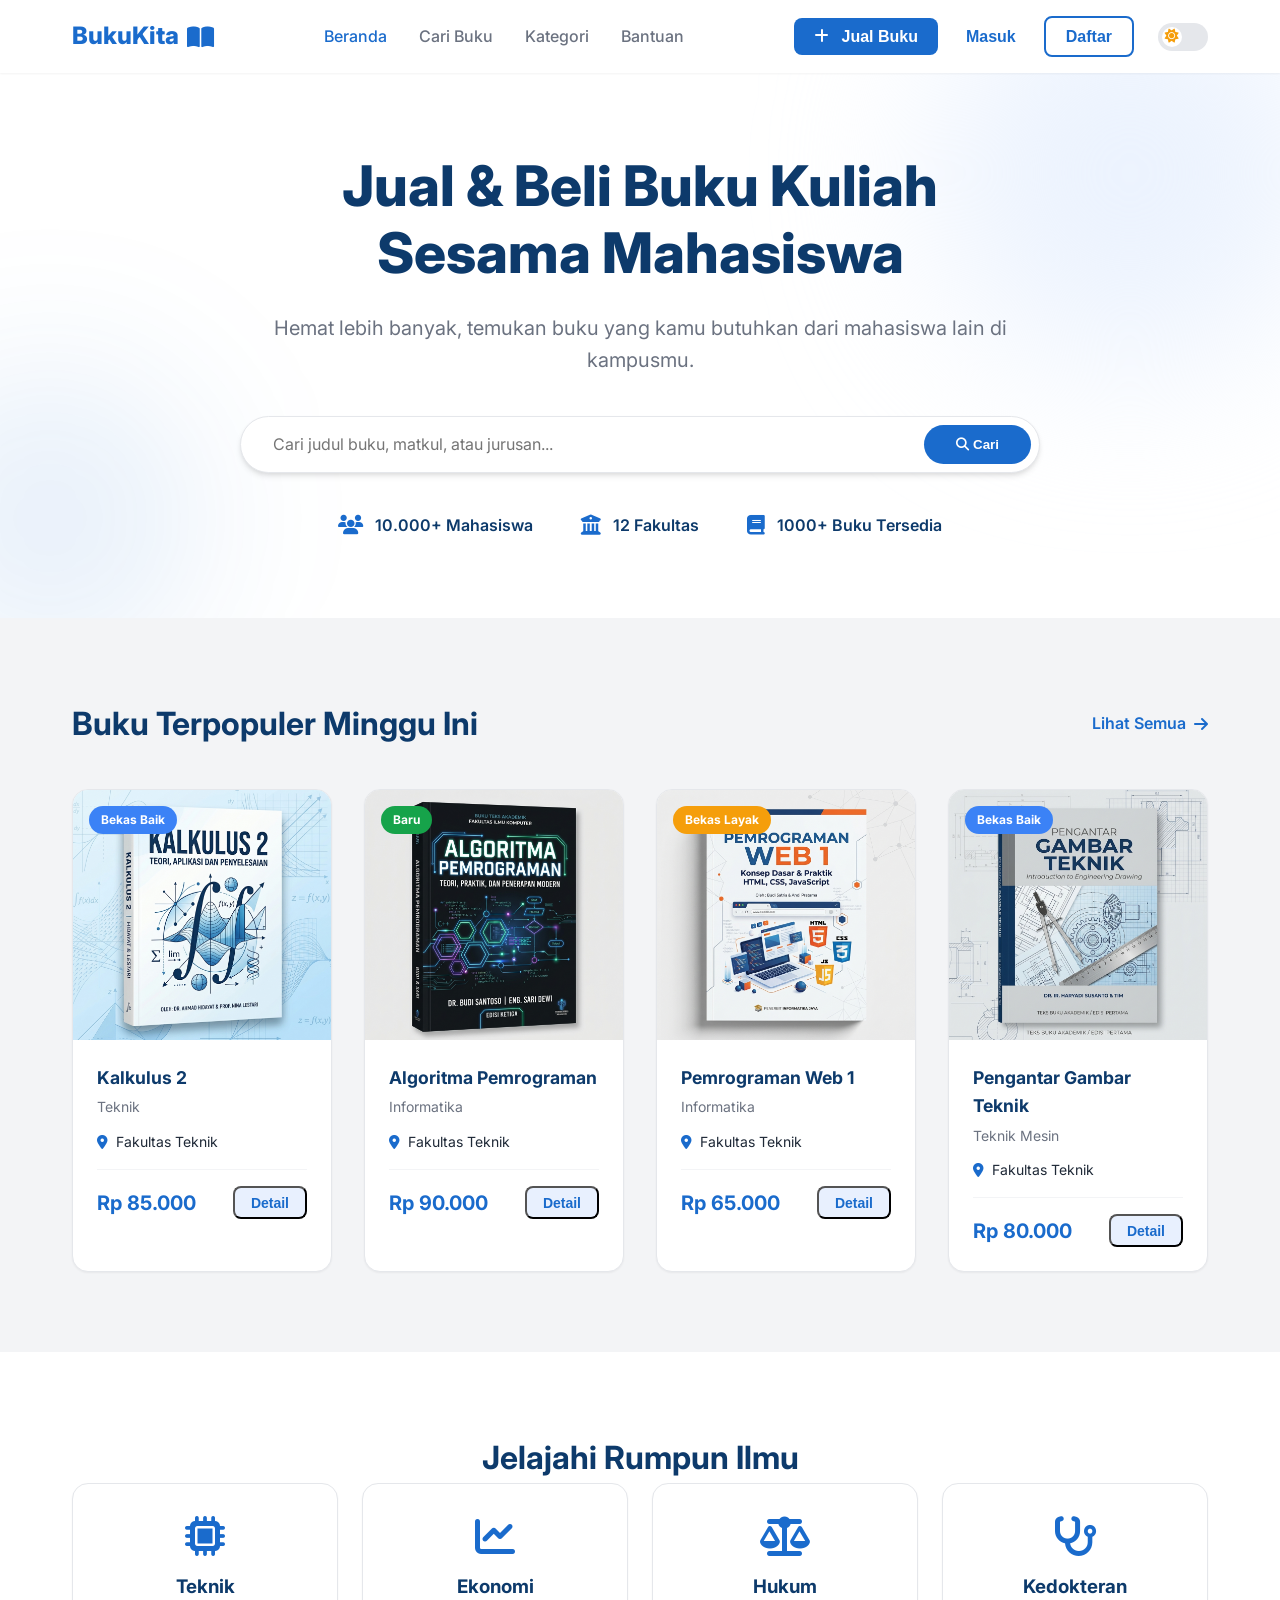
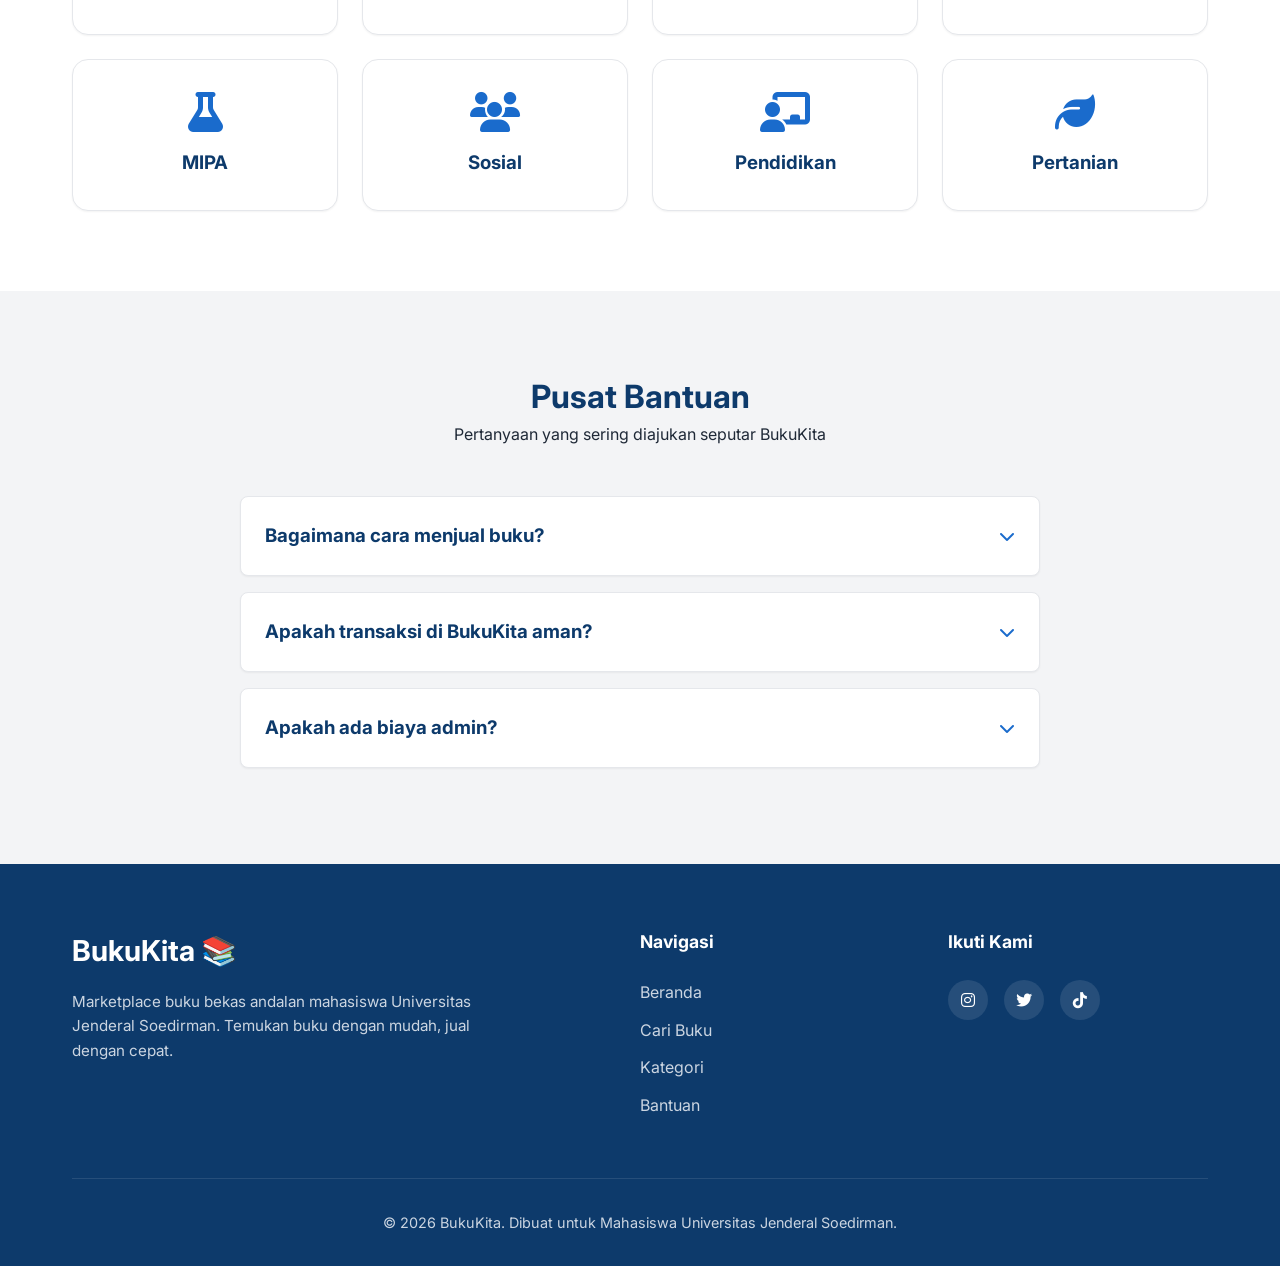
==== commit d822ec8a: "nambah fitur mode gelap, dashboard mahasiswa, detail buku" ====
--- a/index.html
+++ b/index.html
@@ -28,6 +28,15 @@
                     Buku</button>
                 <button class="btn btn-ghost" onclick="openAuthModal('login')">Masuk</button>
                 <button class="btn btn-outline" onclick="openAuthModal('register')">Daftar</button>
+                <div class="theme-switch-wrapper">
+                    <label class="theme-switch" for="checkbox">
+                        <input type="checkbox" id="checkbox" />
+                        <div class="slider round">
+                            <i class="fa-solid fa-sun slider-icon sun"></i>
+                            <i class="fa-solid fa-moon slider-icon moon"></i>
+                        </div>
+                    </label>
+                </div>
             </div>
             <div class="mobile-menu-btn">
                 <i class="fa-solid fa-bars"></i>
@@ -46,10 +55,10 @@
                 <h1>Jual & Beli Buku Kuliah Sesama Mahasiswa</h1>
                 <p>Hemat lebih banyak, temukan buku yang kamu butuhkan dari mahasiswa lain di kampusmu.</p>
 
-                <div class="search-box">
-                    <input type="text" placeholder="Cari judul buku, matkul, atau jurusan...">
-                    <button class="btn-search"><i class="fa-solid fa-search"></i> Cari</button>
-                </div>
+                <form class="search-box" action="cari.html" method="GET">
+                    <input type="text" name="q" placeholder="Cari judul buku, matkul, atau jurusan...">
+                    <button type="submit" class="btn-search"><i class="fa-solid fa-search"></i> Cari</button>
+                </form>
 
                 <div class="trust-badges">
                     <div class="badge">
--- a/style.css
+++ b/style.css
@@ -880,3 +880,275 @@
     .condition-options { flex-direction: column; gap: 0.5rem; }
     .footer-grid { grid-template-columns: 1fr; gap: 2rem; }
 }
+
+/* ==================================
+   SEARCH PAGE STYLES
+   ================================== */
+.search-header {
+    background-color: var(--white);
+    padding: 3rem 0;
+    border-bottom: 1px solid var(--gray-border);
+}
+
+.search-box-large {
+    display: flex;
+    background-color: var(--white);
+    border: 2px solid var(--primary-blue);
+    border-radius: var(--radius-md);
+    padding: 0.5rem;
+    box-shadow: var(--shadow-sm);
+    max-width: 800px;
+    margin: 0 auto 1rem;
+}
+
+.search-box-large input {
+    flex: 1;
+    border: none;
+    padding: 0.75rem 1.5rem;
+    font-size: 1.1rem;
+    font-family: inherit;
+    outline: none;
+}
+
+.btn-search-large {
+    background-color: var(--primary-blue);
+    color: var(--white);
+    border: none;
+    padding: 0.75rem 2.5rem;
+    border-radius: var(--radius-md);
+    font-weight: 600;
+    font-size: 1.1rem;
+    cursor: pointer;
+    transition: var(--transition);
+}
+
+.btn-search-large:hover {
+    background-color: var(--primary-hover);
+}
+
+.search-result-text {
+    text-align: center;
+    color: var(--gray-text);
+    font-size: 1.1rem;
+}
+
+.search-layout {
+    display: flex;
+    gap: 2rem;
+    padding: 3rem 2rem;
+    align-items: flex-start;
+}
+
+.sidebar-filter {
+    flex: 0 0 280px;
+}
+
+.filter-box {
+    background-color: var(--white);
+    border: 1px solid var(--gray-border);
+    border-radius: var(--radius-lg);
+    padding: 1.5rem;
+    position: sticky;
+    top: 100px;
+}
+
+.filter-box h3 {
+    color: var(--dark-blue);
+    margin-bottom: 1.5rem;
+    padding-bottom: 1rem;
+    border-bottom: 1px solid var(--gray-border);
+}
+
+.filter-group {
+    margin-bottom: 1.5rem;
+}
+
+.filter-group h4 {
+    margin-bottom: 0.75rem;
+    color: var(--text-dark);
+}
+
+.filter-option {
+    display: flex;
+    align-items: center;
+    gap: 0.5rem;
+    margin-bottom: 0.5rem;
+    cursor: pointer;
+    color: var(--gray-text);
+}
+
+.filter-option input[type="checkbox"] {
+    accent-color: var(--primary-blue);
+    width: 16px;
+    height: 16px;
+}
+
+.price-range {
+    display: flex;
+    align-items: center;
+    gap: 0.5rem;
+}
+
+.price-input {
+    width: 100%;
+    padding: 0.5rem;
+    border: 1px solid var(--gray-border);
+    border-radius: var(--radius-md);
+    outline: none;
+}
+
+.price-input:focus {
+    border-color: var(--primary-blue);
+}
+
+.search-results {
+    flex: 1;
+}
+
+.pagination {
+    display: flex;
+    justify-content: center;
+    align-items: center;
+    gap: 1rem;
+    margin-top: 3rem;
+}
+
+.page-numbers {
+    display: flex;
+    gap: 0.5rem;
+}
+
+.page-num {
+    width: 40px;
+    height: 40px;
+    display: flex;
+    align-items: center;
+    justify-content: center;
+    border: 1px solid var(--gray-border);
+    border-radius: var(--radius-md);
+    background-color: var(--white);
+    cursor: pointer;
+    font-weight: 600;
+    transition: var(--transition);
+}
+
+.page-num:hover, .page-num.active {
+    background-color: var(--primary-blue);
+    color: var(--white);
+    border-color: var(--primary-blue);
+}
+
+.btn-outline[disabled] {
+    opacity: 0.5;
+    cursor: not-allowed;
+}
+
+/* Responsive Search Page */
+@media (max-width: 992px) {
+    .search-layout {
+        flex-direction: column;
+    }
+    
+    .sidebar-filter {
+        flex: 1;
+        width: 100%;
+    }
+    
+    .filter-box {
+        position: static;
+    }
+}
+
+/* ==================================
+   DARK MODE STYLES
+   ================================== */
+body.dark-mode {
+    --primary-blue: #3b82f6;
+    --primary-hover: #60a5fa;
+    --light-blue: #1e293b;
+    --dark-blue: #f8fafc;
+    --white: #0f172a;
+    --gray-light: #1e293b;
+    --gray-border: #334155;
+    --gray-text: #94a3b8;
+    --text-dark: #f1f5f9;
+    --shadow-sm: 0 1px 2px 0 rgba(0, 0, 0, 0.5);
+    --shadow-md: 0 4px 6px -1px rgba(0, 0, 0, 0.6), 0 2px 4px -1px rgba(0, 0, 0, 0.4);
+    --shadow-lg: 0 10px 15px -3px rgba(0, 0, 0, 0.7), 0 4px 6px -2px rgba(0, 0, 0, 0.5);
+    --shadow-modal: 0 25px 50px -12px rgba(0, 0, 0, 0.8);
+}
+
+/* Toggle Switch Styles */
+.theme-switch-wrapper {
+    display: flex;
+    align-items: center;
+    margin-left: 1rem;
+}
+
+.theme-switch {
+    display: inline-block;
+    height: 28px;
+    position: relative;
+    width: 50px;
+}
+
+.theme-switch input {
+    display: none;
+}
+
+.slider {
+    background-color: var(--gray-border);
+    bottom: 0;
+    cursor: pointer;
+    left: 0;
+    position: absolute;
+    right: 0;
+    top: 0;
+    transition: .4s;
+    border-radius: 34px;
+}
+
+.slider:before {
+    background-color: var(--white);
+    bottom: 4px;
+    content: "";
+    height: 20px;
+    left: 4px;
+    position: absolute;
+    transition: .4s;
+    width: 20px;
+    border-radius: 50%;
+}
+
+input:checked + .slider {
+    background-color: var(--primary-blue);
+}
+
+input:checked + .slider:before {
+    transform: translateX(22px);
+}
+
+.slider-icon {
+    position: absolute;
+    top: 6px;
+    font-size: 14px;
+    color: var(--white);
+    z-index: 1;
+    pointer-events: none;
+}
+
+.slider-icon.sun { left: 7px; color: #f59e0b; }
+.slider-icon.moon { right: 7px; color: #f1f5f9; }
+
+input:checked + .slider .sun { display: none; }
+input:not(:checked) + .slider .moon { display: none; }
+
+body.dark-mode input, body.dark-mode textarea, body.dark-mode select {
+    background-color: var(--gray-light);
+    color: var(--text-dark);
+    border-color: var(--gray-border);
+}
+
+body.dark-mode .nav-container {
+    background-color: var(--white);
+}
